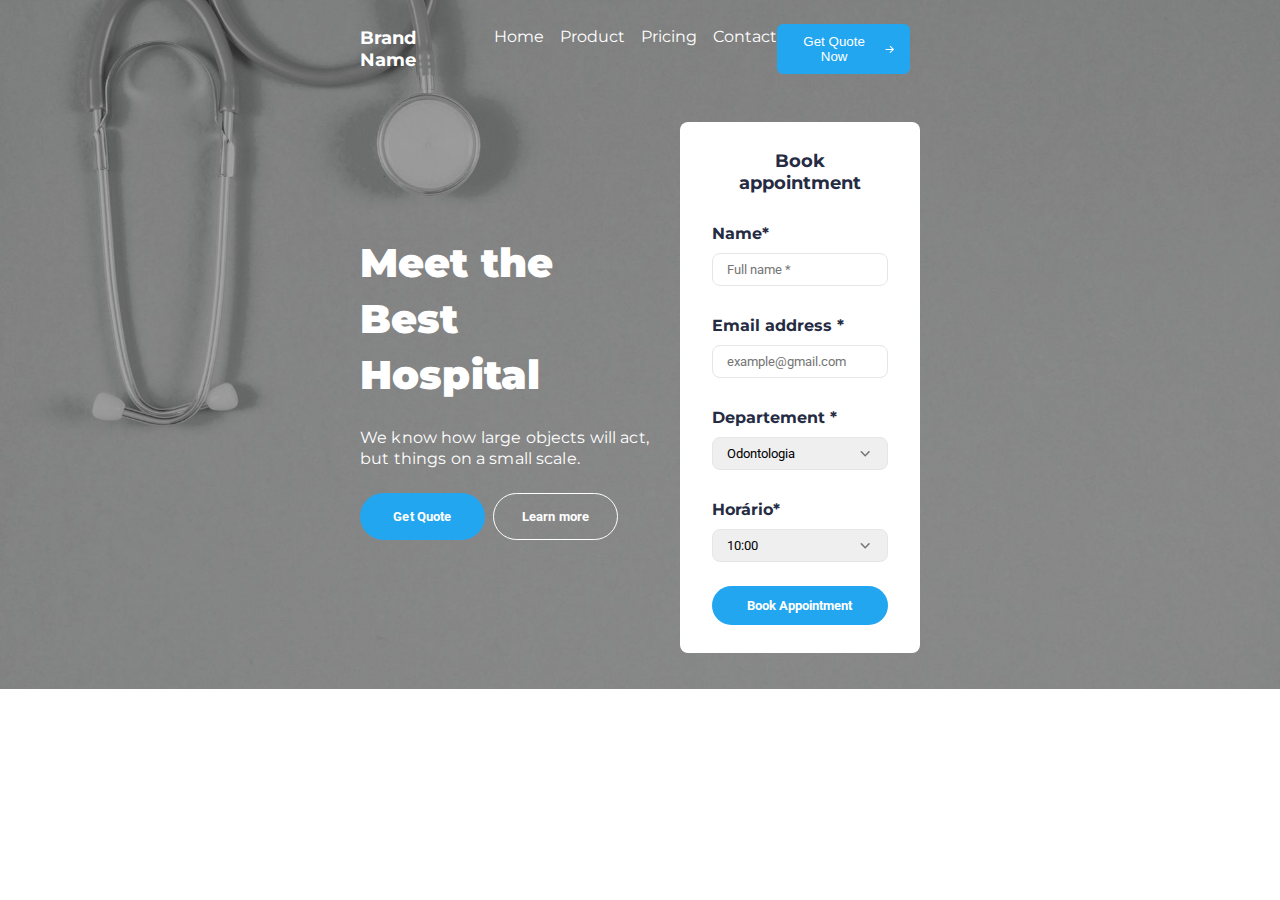
==== index.html @ 3a2d161b "Feat: HomePage" ====
<!DOCTYPE html>
<html lang="pt-br">
<head>
  <link rel="preconnect" href="https://fonts.googleapis.com">
  <link rel="preconnect" href="https://fonts.gstatic.com" crossorigin>
  <meta charset="UTF-8">
  <meta name="viewport" content="width=device-width, initial-scale=1.0">
  <title>PrescripEase</title>
  <link rel="stylesheet" href="style.css">
  <link href="https://fonts.googleapis.com/css2?family=Montserrat:wght@400;500;600;700;800;900&family=Roboto:ital,wght@0,400;0,700;1,500&display=swap" rel="stylesheet">
</head>
<body>



  <div id="page">


    <div class="teste">

      <header>

        <nav>
          <a href="#" class="brand-name">Brand Name</a>
          <ul>
            <li>Home</li>
            <li>Product</li>
            <li>Pricing</li>
            <li>Contact</li>
          </ul>
  
        
          
        </nav>
  
        <button>
          <p>Get Quote Now</p>
          <img src="./assets/images/seta.svg" alt="Imagem de uma seta ">
        </button>
  
      </header>
  
  
     
      <main>
  
        <section class="main-title">
          <h1>Meet the Best Hospital</h1>
  
          <p>We know how large objects will act, 
            but things on a small scale.</p>
  
          <div class="cta-btn">
            <button>
              <p>Get Quote</p>
            </button>
  
            <span>
              <button>
                <p>Learn more</p>
              </button>
            </span>
  
          </div>
        </section>
  
  
        <form action="">
  
          <fieldset>
  
            <div class="fieldset-wrapper">
              <legend>Book appointment</legend>
            </div>
  
  
            <div class="input-wrapper">
              <label for="name">Name*</label>
              <input type="text" id="name" name="name" placeholder="Full name *">
            </div>
  
            <div class="input-wrapper">
              <label for="email">Email address *</label>
              <input type="text" id="email" name="emal" placeholder="example@gmail.com">
            </div>
  
            <div class="input-wrapper">
              <label for="dep">Departement *</label>
              
              <select name="dep" id="dep">
                <option value="Odontologia">Odontologia</option>
                <option value="Pediatria">Pediatria</option>
                <option value="Clínico geral">Clínico geral</option>
              </select>
            </div>
  
           
            <div class="input-wrapper">
              <label for="time">Horário*</label>
            <select name="time" id="time">
             
              <option value="10:00">10:00</option>
              <option value="11:00">11:00</option>
              <option value="12:00">12:00</option>
              <option value="13:00">13:00</option>
            </select>
          </div>
            
          </fieldset>
          
          <button class="btn-form">Book Appointment</button>
  
        </form>
  
  
      </main>

    </div>
    


  </div>


</body>
</html>
---- style.css ----
*{
  margin: 0;
  padding: 0;
  box-sizing: border-box;
}

:root{
  font-size: 62.5%;
  font-family: "Montserrat" , "Roboto";

  --base-header-font-color: #fff;
  --primary-btn-color : #23A6F0;
  --primary-color-form: #252B42;
}


body{
  font-size: 1.6rem;
  min-height: 100vh;
}

div.teste{
  padding: 1.2rem 36rem 0;
  background-image: url(./assets/images/wepik-export-20231128193239qXkR.jpeg);
  background-repeat: no-repeat;
  background-size: cover;
 
  
}




header{
  display: flex;
  align-items: center;
  justify-content: space-between;
  color: var(--base-header-font-color);
  padding: 1.2rem 0;
 
  
}

header nav{
  display: flex;
  gap: 5.8rem;
}

header nav a {
  font-size: 1.8rem;
  font-weight: bold;
  line-height: 2.2rem;
  letter-spacing: 0.007rem;

  text-decoration: none;
  color: var(--base-header-font-color)
 
}

header ul{
  display: flex;
  gap: 1.6rem;
  list-style: none;
}

header button{
  padding: 1rem 1.6rem;
  border: none;
  border-radius: 0.6rem;
  margin-right: 1rem;

  background-color: var(--primary-btn-color);

  display: flex;
  align-items: center;
  gap: 1rem;
  color: var(--base-header-font-color);
}


div#page main{
  
  min-height: 40rem;
  display: flex;
  justify-content: space-between;
  align-items: center;
  gap: 3rem;
  padding: 3.6rem 0;
  
}

div#page main section.main-title{
  width: 42rem;
  display: flex;
  flex-direction: column;
  gap: 2.4rem;
}

div#page main section.main-title h1{
  font-size: 4rem;
  font-weight: 900;
  letter-spacing: 0.014rem;
  line-height: 5.6rem;
  color: var(--base-header-font-color);
}


div#page main section.main-title p{
  font-weight: medium;
  line-height: 2.1rem;
  letter-spacing: 0.014rem;
  color: var(--base-header-font-color);
}

div#page main div.cta-btn{
  display: flex;
  gap: .8rem;
}

div#page main div.cta-btn button{
  
  border: none;
  background-color: var(--primary-btn-color);
  color: #23A6F0;
  font-weight: bold;
  padding: 1.2rem 2.4rem;
  border-radius: 2.5rem;
  width: 12.5rem;
  font-family: "Roboto";
  
}


div#page main div.cta-btn span button{
  
  border: 1px solid white;
  background-color: transparent;
  color: var(--base-header-font-color);
  font-weight: bold;
  padding: 1.2rem 2.4rem;
  border-radius: 2.5rem;
  width: 12.5rem;
  font-family: "Roboto";
}


div#page main form{
  background-color: var(--base-header-font-color);
  width: 32rem;
  border-radius: .8rem;
 

  padding: 2.8rem 3.2rem;
  display: flex;
  flex-direction: column;
  gap: 2.4rem;
  
 
  
}

div#page main form fieldset{
  border: none;
  display: flex;
  flex-direction: column;
  
  gap: 3rem;
  
}

main form fieldset div.fieldset-wrapper legend{

  color: var(--primary-color-form);
  font-size: 1.8rem;
  font-weight: 700;
  text-align: center;
  
}

div.input-wrapper{
  display: flex;
  flex-direction: column;
  gap: 1rem;
}

div.input-wrapper label{
  color: var(--primary-color-form) ;
  font-weight: 700;
}

div.input-wrapper input , select {
  padding: .8rem 1.4rem;
  border: 1px solid #E6E6E6;
  border-radius: .8rem;
  width: 100%;
  font-family: "Roboto";
  
}

div.input-wrapper select {
  appearance: none;
  background-image: url(./assets/images/dropdown.svg);
  background-repeat: no-repeat;
  background-position: right 16px center;
}


form button.btn-form{
  width: 100%;
  border: none;
  background-color: var(--primary-btn-color);
  color: var(--base-header-font-color);
  font-weight: bold;
  padding: 1.2rem 2.4rem;
  border-radius: 2.5rem;
  font-family: "Roboto";
}
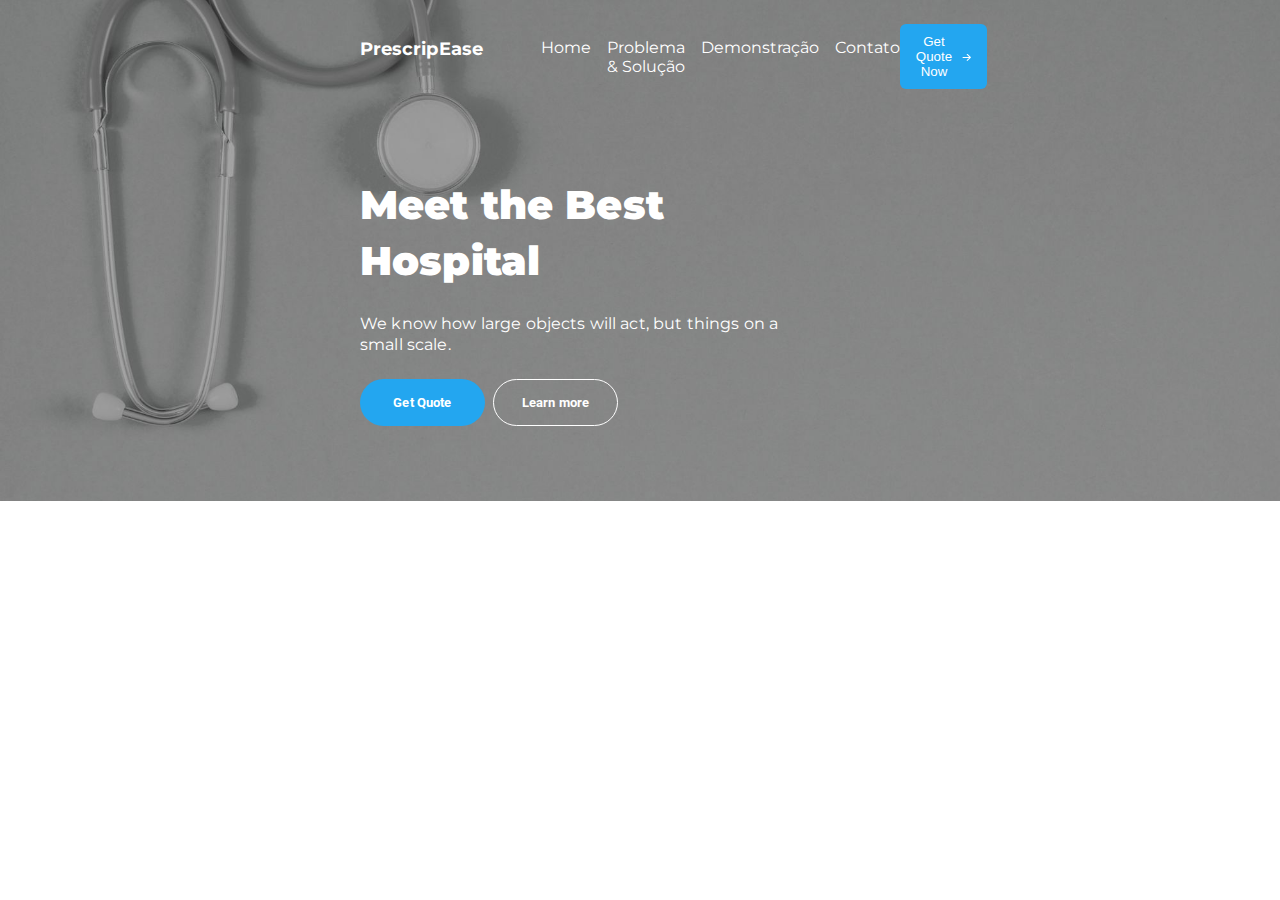
==== commit f2eea6d6: "Subindo alteracoes" ====
--- a/index.html
+++ b/index.html
@@ -21,12 +21,12 @@
       <header>
 
         <nav>
-          <a href="#" class="brand-name">Brand Name</a>
+          <a href="/index.html" class="brand-name">PrescripEase</a>
           <ul>
             <li>Home</li>
-            <li>Product</li>
-            <li>Pricing</li>
-            <li>Contact</li>
+            <li>Problema & Solução</li>
+            <li>Demonstração</li>
+            <li>Contato</li>
           </ul>
   
         
@@ -65,52 +65,7 @@
         </section>
   
   
-        <form action="">
-  
-          <fieldset>
-  
-            <div class="fieldset-wrapper">
-              <legend>Book appointment</legend>
-            </div>
-  
-  
-            <div class="input-wrapper">
-              <label for="name">Name*</label>
-              <input type="text" id="name" name="name" placeholder="Full name *">
-            </div>
-  
-            <div class="input-wrapper">
-              <label for="email">Email address *</label>
-              <input type="text" id="email" name="emal" placeholder="example@gmail.com">
-            </div>
-  
-            <div class="input-wrapper">
-              <label for="dep">Departement *</label>
-              
-              <select name="dep" id="dep">
-                <option value="Odontologia">Odontologia</option>
-                <option value="Pediatria">Pediatria</option>
-                <option value="Clínico geral">Clínico geral</option>
-              </select>
-            </div>
-  
-           
-            <div class="input-wrapper">
-              <label for="time">Horário*</label>
-            <select name="time" id="time">
-             
-              <option value="10:00">10:00</option>
-              <option value="11:00">11:00</option>
-              <option value="12:00">12:00</option>
-              <option value="13:00">13:00</option>
-            </select>
-          </div>
-            
-          </fieldset>
-          
-          <button class="btn-form">Book Appointment</button>
-  
-        </form>
+        
   
   
       </main>
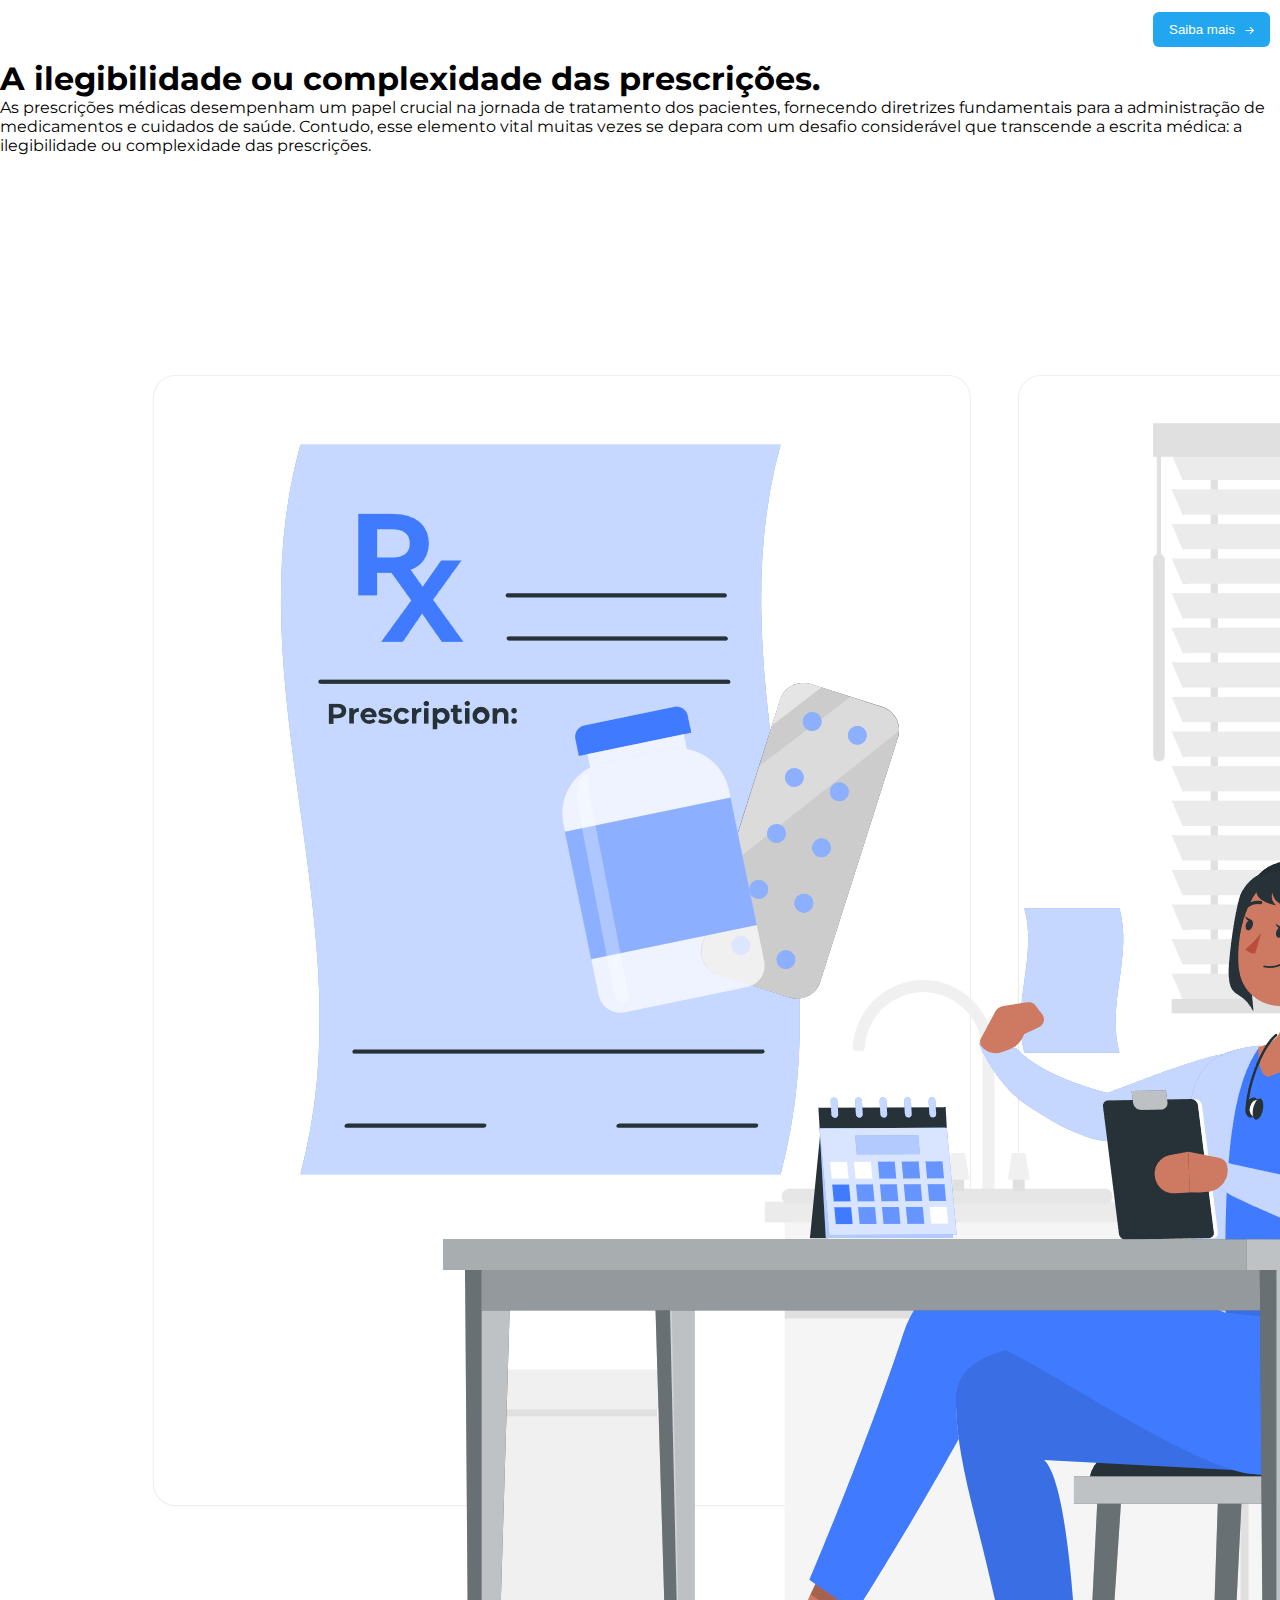
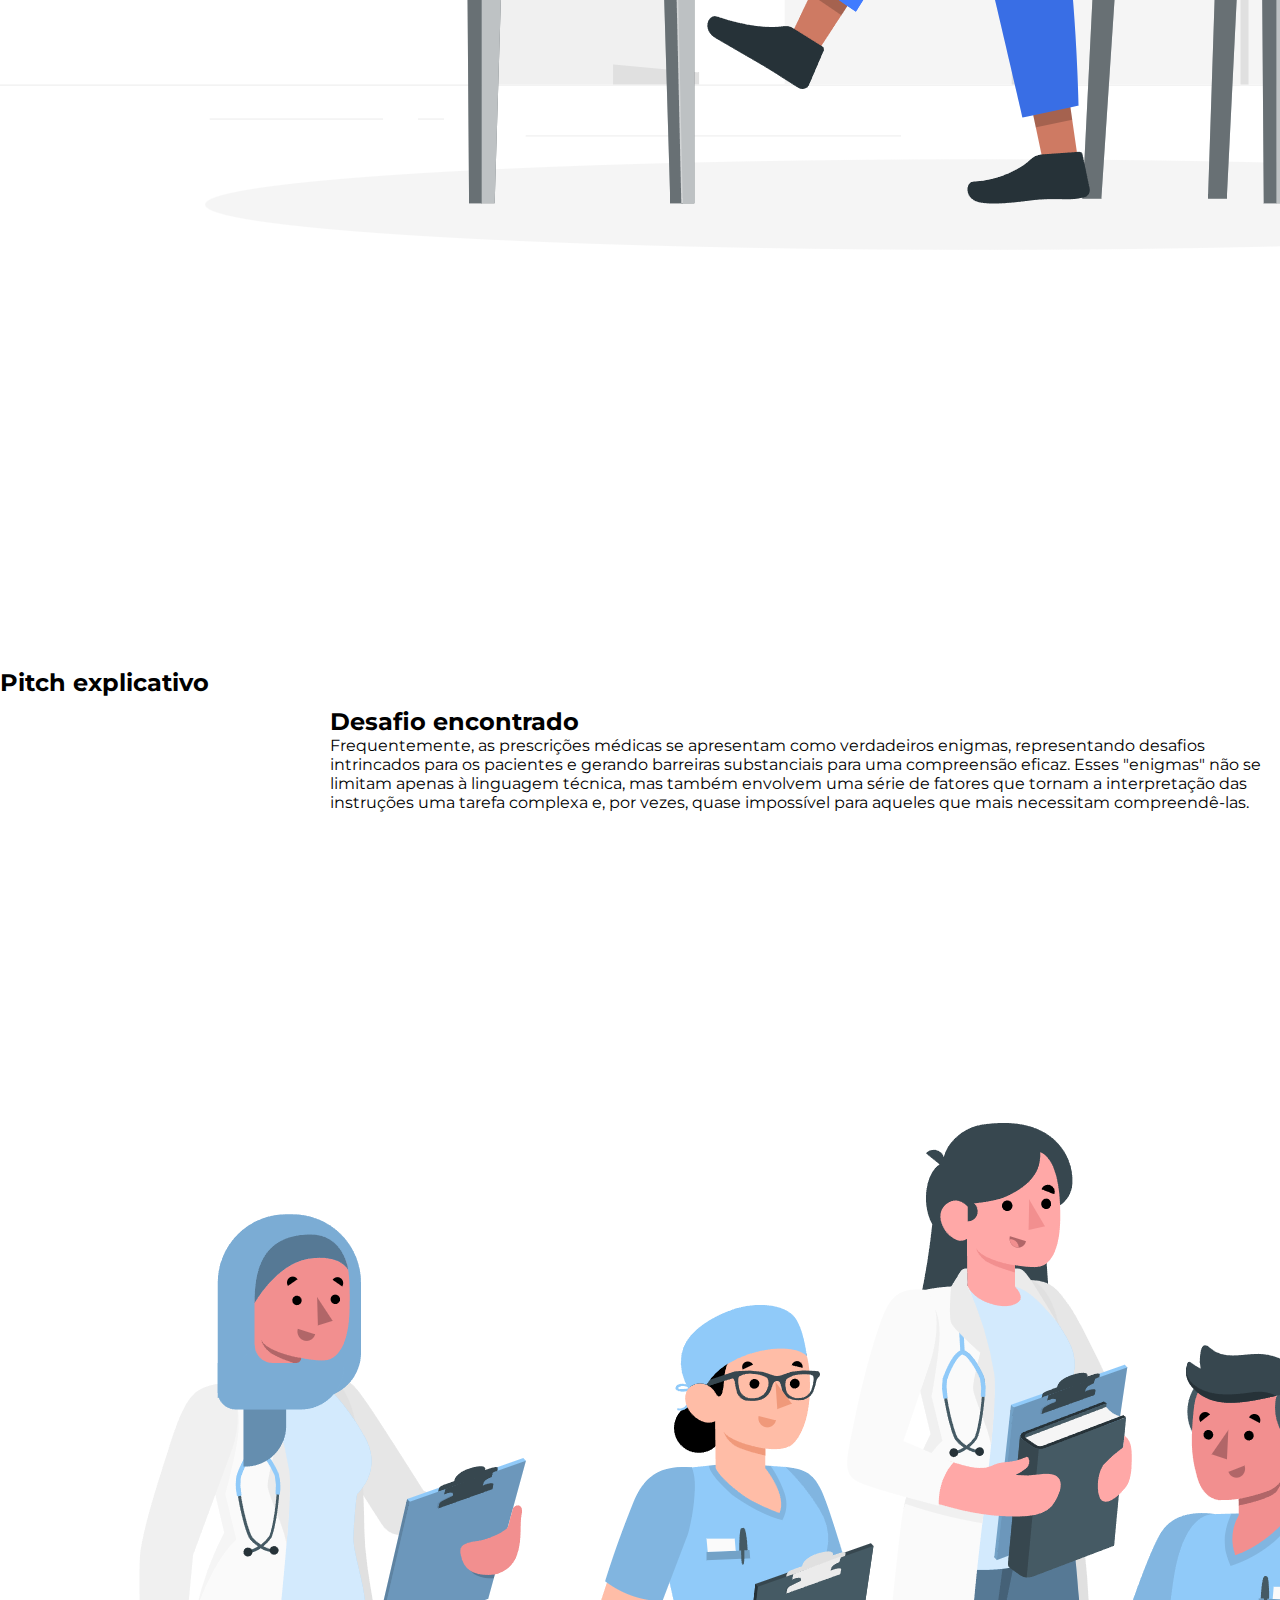
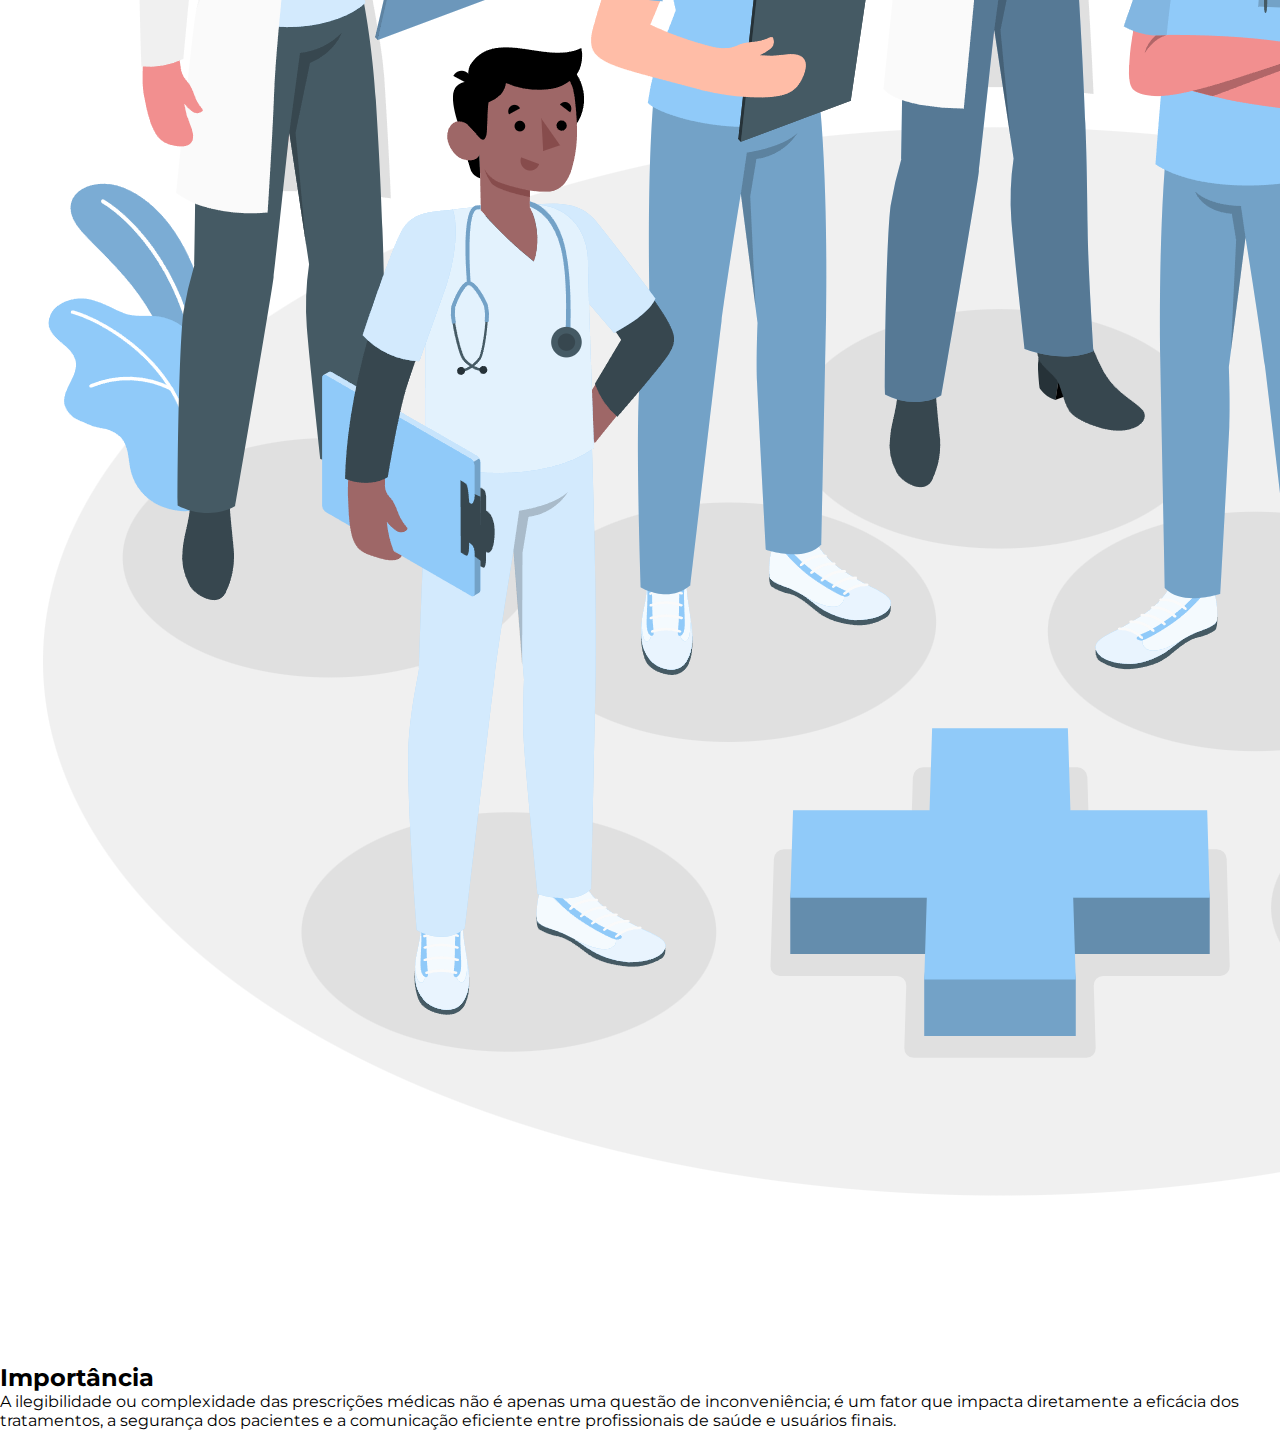
==== commit 4ecf4417: "Aplication complete" ====
--- a/index.html
+++ b/index.html
@@ -6,7 +6,7 @@
   <meta charset="UTF-8">
   <meta name="viewport" content="width=device-width, initial-scale=1.0">
   <title>PrescripEase</title>
-  <link rel="stylesheet" href="style.css">
+  <link rel="stylesheet" href="./assets/styles/style.css">
   <link href="https://fonts.googleapis.com/css2?family=Montserrat:wght@400;500;600;700;800;900&family=Roboto:ital,wght@0,400;0,700;1,500&display=swap" rel="stylesheet">
 </head>
 <body>
@@ -16,17 +16,17 @@
   <div id="page">
 
 
-    <div class="teste">
+  
 
       <header>
 
         <nav>
           <a href="/index.html" class="brand-name">PrescripEase</a>
           <ul>
-            <li>Home</li>
-            <li>Problema & Solução</li>
-            <li>Demonstração</li>
-            <li>Contato</li>
+            <a href="index.html"><li>Home</li></a>
+            <a href="solution.html"><li>Problema & Solução</li></a>
+            <a href="demonstration.html"><li>Demonstração</li></a>
+           <a href="Contato.html"><li>Contato</li></a>
           </ul>
   
         
@@ -34,43 +34,80 @@
         </nav>
   
         <button>
-          <p>Get Quote Now</p>
+          <p>Saiba mais</p>
           <img src="./assets/images/seta.svg" alt="Imagem de uma seta ">
         </button>
   
       </header>
+
+
+      <section class="contextualization">
+
+
+        <div class="main-text">
+          
+          <h1>A ilegibilidade ou complexidade das prescrições.</h1>
+
+        <P>As prescrições médicas desempenham um papel crucial na jornada de tratamento dos pacientes, fornecendo diretrizes fundamentais para a administração de medicamentos e cuidados de saúde. Contudo, esse elemento vital muitas vezes se depara com um desafio considerável que transcende a escrita médica: a ilegibilidade ou complexidade das prescrições.
+        </P>
+
+        </div>
+
+
+        <img src="./assets/images/Medical prescription-rafiki.png"  alt="">
+        
+
+      </section>
+
+      <main>
+
+      
+          <div class="video-pitch">
+
+            <h2>Pitch explicativo</h2>
+
+          <iframe src="https://www.youtube.com/embed/bW8jeTDUjYo" frameborder="0" allowfullscreen></iframe>
+
+          </div>
+
+          <div class="description">
+            <h2>Desafio encontrado</h2>
+            <p>Frequentemente, as prescrições médicas se apresentam como verdadeiros enigmas, representando desafios intrincados para os pacientes e gerando barreiras substanciais para uma compreensão eficaz. 
+
+              Esses "enigmas" não se limitam apenas à linguagem técnica, mas também envolvem uma série de fatores que tornam a interpretação das instruções uma tarefa complexa e, por vezes, quase impossível para aqueles que mais necessitam compreendê-las.
+              </p>
+          </div>
+          
+
+       
+      </main>
+
+      <section class="alert-important">
+
+        <img src="./assets/images/Health professional team-amico.png"  alt="">
+        
+        <div class="main-text">
+          
+          
+          <h2>Importância</h2>
+
+        <P>A ilegibilidade ou complexidade das prescrições médicas não é apenas uma questão de inconveniência; é um fator que impacta diretamente a eficácia dos tratamentos, a segurança dos pacientes e a comunicação eficiente entre profissionais de saúde e usuários finais.
+
+        </P>
+
+        </div>
+
+
+       
+
+      </section>
+
   
   
      
-      <main>
-  
-        <section class="main-title">
-          <h1>Meet the Best Hospital</h1>
-  
-          <p>We know how large objects will act, 
-            but things on a small scale.</p>
-  
-          <div class="cta-btn">
-            <button>
-              <p>Get Quote</p>
-            </button>
-  
-            <span>
-              <button>
-                <p>Learn more</p>
-              </button>
-            </span>
-  
-          </div>
-        </section>
-  
-  
-        
-  
-  
-      </main>
+      
 
-    </div>
+
     
 
 
--- a/assets/styles/style.css
+++ b/assets/styles/style.css
@@ -0,0 +1,249 @@
+*{
+  margin: 0;
+  padding: 0;
+  box-sizing: border-box;
+}
+
+:root{
+  font-size: 62.5%;
+  font-family: "Montserrat" , "Roboto";
+
+  --base-header-font-color: #fff;
+  --primary-btn-color : #23A6F0;
+  --primary-btn-hover: #1f87c4;
+  --primary-color-form: #252B42;
+}
+
+
+body{
+  font-size: 1.6rem;
+  min-height: 100vh;
+}
+
+
+
+
+
+/* Contatos */
+
+div.teste{
+  padding: 1.2rem 32rem 0;
+  background-image: url(/assets/images/wepik-export-20231128193239qXkR.jpeg);
+  background-repeat: no-repeat;
+  background-size: cover;
+  height: 100vh;
+ 
+  
+}
+
+
+
+
+header{
+  display: flex;
+  align-items: center;
+  justify-content: space-between;
+  color: var(--base-header-font-color);
+  padding: 1.2rem 0;
+ 
+  
+}
+
+header nav{
+  display: flex;
+  gap: 5.8rem;
+}
+
+header nav a {
+  font-size: 1.8rem;
+  font-weight: bold;
+  line-height: 2.2rem;
+  letter-spacing: 0.007rem;
+
+  text-decoration: none;
+  color: var(--base-header-font-color)
+ 
+}
+
+header ul{
+  display: flex;
+  gap: 1.6rem;
+  list-style: none;
+}
+
+header button{
+  padding: 1rem 1.6rem;
+  border: none;
+  border-radius: 0.6rem;
+  margin-right: 1rem;
+
+  background-color: var(--primary-btn-color);
+
+  display: flex;
+  align-items: center;
+  gap: 1rem;
+  color: var(--base-header-font-color);
+  cursor: pointer;
+  transition: 0.5s ease-in-out;
+}
+
+header button:hover{
+  background-color: var(--primary-btn-hover);
+}
+
+
+div#page main{
+  
+  min-height: 40rem;
+  display: flex;
+  justify-content: space-between;
+  align-items: center;
+  gap: 3rem;
+  padding: 3.6rem 0;
+  
+}
+
+div#page main section.main-title{
+  width: 42rem;
+  display: flex;
+  flex-direction: column;
+  gap: 2.4rem;
+}
+
+div#page main section.main-title h1{
+  font-size: 4rem;
+  font-weight: 900;
+  letter-spacing: 0.014rem;
+  line-height: 5.6rem;
+  color: var(--base-header-font-color);
+}
+
+
+div#page main section.main-title p{
+  font-weight: medium;
+  line-height: 2.1rem;
+  letter-spacing: 0.014rem;
+  color: var(--base-header-font-color);
+}
+
+div#page main div.cta-btn{
+  display: flex;
+  gap: .8rem;
+}
+
+div#page main div.cta-btn button{
+  
+  border: none;
+  background-color: var(--primary-btn-color);
+  color: #23A6F0;
+  font-weight: bold;
+  padding: 1.2rem 2.4rem;
+  border-radius: 2.5rem;
+  width: 12.5rem;
+  font-family: "Roboto";
+  transition: 0.5s ease-in-out;
+  cursor: pointer;
+  
+}
+
+div#page main div.cta-btn button:hover{
+  
+ background-color: var(--primary-btn-hover);
+  
+}
+
+
+div#page main div.cta-btn span button{
+  
+  border: 1px solid white;
+  background-color: transparent;
+  color: var(--base-header-font-color);
+  font-weight: bold;
+  padding: 1.2rem 2.4rem;
+  border-radius: 2.5rem;
+  width: 12.5rem;
+  font-family: "Roboto";
+}
+
+div#page main div.cta-btn span button:hover{
+  
+  background-color: #adadad;
+}
+
+div#page main form{
+  background-color: var(--base-header-font-color);
+  width: 32rem;
+  border-radius: .8rem;
+ 
+
+  padding: 2.8rem 3.2rem;
+  display: flex;
+  flex-direction: column;
+  gap: 2.4rem;
+  
+ 
+  
+}
+
+div#page main form fieldset{
+  border: none;
+  display: flex;
+  flex-direction: column;
+  
+  gap: 3rem;
+  
+}
+
+main form fieldset div.fieldset-wrapper legend{
+
+  color: var(--primary-color-form);
+  font-size: 1.8rem;
+  font-weight: 700;
+  text-align: center;
+  
+}
+
+div.input-wrapper{
+  display: flex;
+  flex-direction: column;
+  gap: 1rem;
+}
+
+div.input-wrapper label{
+  color: var(--primary-color-form) ;
+  font-weight: 700;
+}
+
+div.input-wrapper input , select {
+  padding: .8rem 1.4rem;
+  border: 1px solid #E6E6E6;
+  border-radius: .8rem;
+  width: 100%;
+  font-family: "Roboto";
+  
+}
+
+div.input-wrapper select {
+  appearance: none;
+  background-image: url(./assets/images/dropdown.svg);
+  background-repeat: no-repeat;
+  background-position: right 16px center;
+}
+
+
+form button.btn-form{
+  width: 100%;
+  border: none;
+  background-color: var(--primary-btn-color);
+  color: var(--base-header-font-color);
+  font-weight: bold;
+  padding: 1.2rem 2.4rem;
+  border-radius: 2.5rem;
+  font-family: "Roboto";
+  cursor: pointer;
+  transition: 0.5s ease-in-out;
+}
+
+form button.btn-form:hover{
+ background-color: var(--primary-btn-hover);
+}